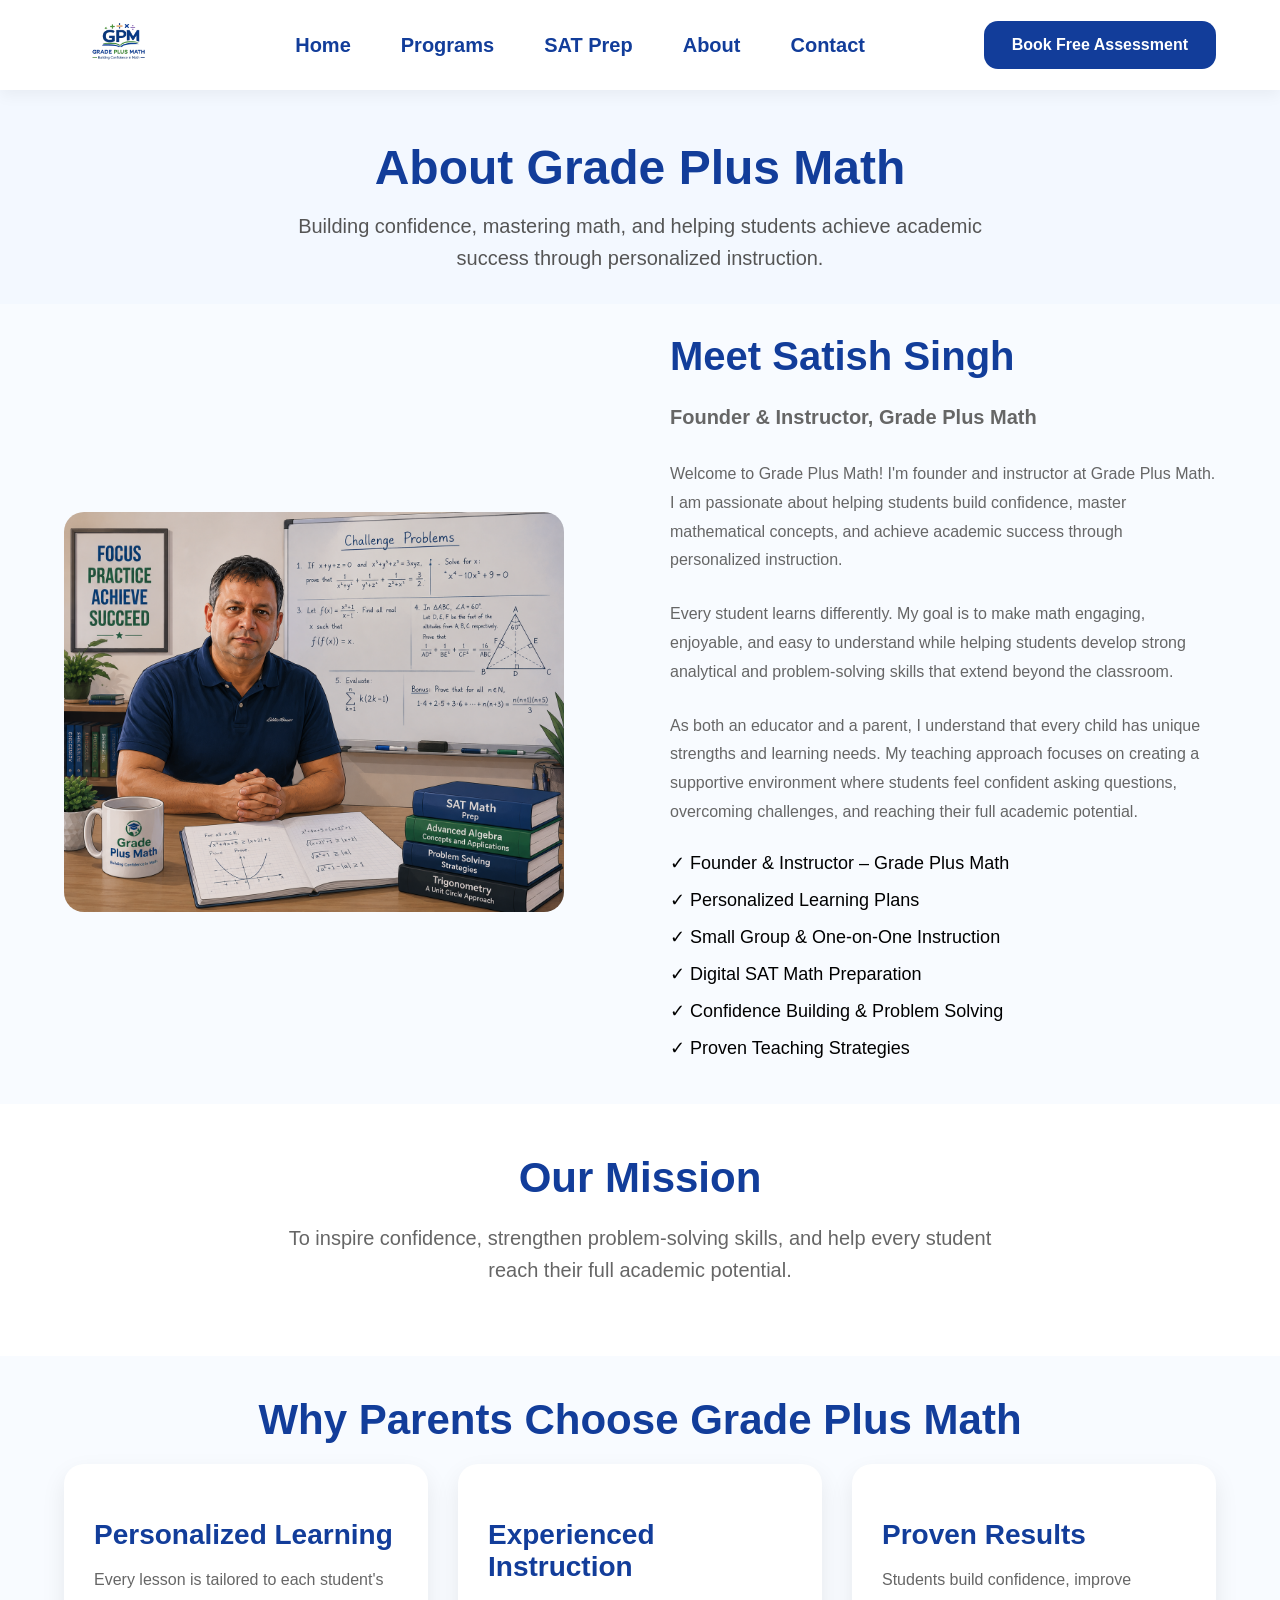
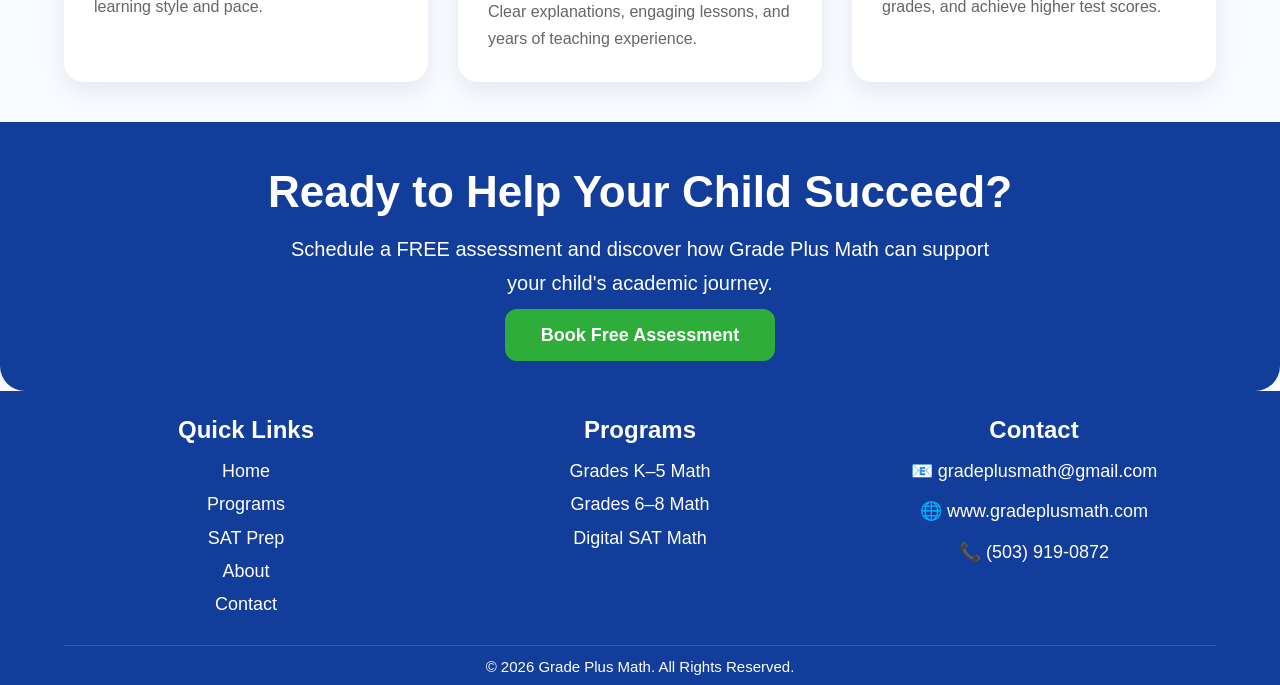
==== about.html @ 44e3e4f4 "Initial Grade Plus Math website" ====
<!DOCTYPE html>
<html lang="en">

<head>

    <meta charset="UTF-8">
    <meta name="viewport" content="width=device-width, initial-scale=1.0">

    <title>Grade Plus Math</title>

    <link rel="stylesheet" href="css/style.css">

</head>

<body>

    <!-- ===== HEADER START ===== -->
   <header>

    <div class="container">

        <div class="logo">
            <img src="images/logo.png" alt="Grade Plus Math Logo">
        </div>

        <nav>

    <ul class="nav-links">

        <li><a href="index.html">Home</a></li>

        <li><a href="programs.html">Programs</a></li>

        <li><a href="sat-prep.html">SAT Prep</a></li>

        <li><a href="about.html">About</a></li>

        <li><a href="contact.html">Contact</a></li>

    </ul>

</nav>

        <a href="#" class="btn">Book Free Assessment</a>

    </div>   <!-- ← THIS WAS MISSING -->

</header>
    <!-- ===== HEADER END ===== -->
<!-- ==========================
     ABOUT HERO
========================== -->

<section class="page-hero">

    <div class="container">

        <h1>About Grade Plus Math</h1>

        <p>
            Building confidence, mastering math, and helping students achieve
            academic success through personalized instruction.
        </p>

    </div>

</section>

<!-- ==========================
     ABOUT US
========================== -->

<section class="program-details">

    <div class="container program-row">

        <div class="program-image">

            <img src="images/about-teacher.png" alt="Grade Plus Math">

        </div>

       <div class="program-content">
        <h2>Meet Satish Singh</h2>

      <p class="designation">
        Founder & Instructor, Grade Plus Math
      </p>
    <p>
        Welcome to Grade Plus Math! I'm founder and instructor at Grade Plus Math.
        I am passionate about helping students build confidence, master mathematical concepts,
        and achieve academic success through personalized instruction.
    </p>

    <p>
        Every student learns differently. My goal is to make math engaging,
        enjoyable, and easy to understand while helping students develop
        strong analytical and problem-solving skills that extend beyond the classroom.
    </p>

    <p>
        As both an educator and a parent, I understand that every child has unique strengths
        and learning needs. My teaching approach focuses on creating a supportive environment
        where students feel confident asking questions, overcoming challenges,
        and reaching their full academic potential.
    </p>

    <ul>
        <li>✓ Founder & Instructor – Grade Plus Math</li>
        <li>✓ Personalized Learning Plans</li>
        <li>✓ Small Group & One-on-One Instruction</li>
        <li>✓ Digital SAT Math Preparation</li>
        <li>✓ Confidence Building & Problem Solving</li>
        <li>✓ Proven Teaching Strategies</li>
    </ul>

</div>
    </div>

</section>

<section class="why-us">

    <div class="container">

        <h2 class="section-title">
            Our Mission
        </h2>

        <p class="section-subtitle">
            To inspire confidence, strengthen problem-solving skills, and help
            every student reach their full academic potential.
        </p>

    </div>

</section>

<section class="programs">

    <div class="container">

        <h2 class="section-title">
            Why Parents Choose Grade Plus Math
        </h2>

        <div class="program-grid">

            <div class="program-card">
                <h3>Personalized Learning</h3>
                <p>Every lesson is tailored to each student's learning style and pace.</p>
            </div>

            <div class="program-card">
                <h3>Experienced Instruction</h3>
                <p>Clear explanations, engaging lessons, and years of teaching experience.</p>
            </div>

            <div class="program-card">
                <h3>Proven Results</h3>
                <p>Students build confidence, improve grades, and achieve higher test scores.</p>
            </div>

        </div>

    </div>

</section>



<section class="cta">

    <div class="container">

        <h2>Ready to Help Your Child Succeed?</h2>

        <p>
            Schedule a FREE assessment and discover how Grade Plus Math
            can support your child's academic journey.
        </p>

        <a href="contact.html#assessment-form" class="btn">
            Book Free Assessment
        </a>

    </div>

</section>

<footer class="footer">

    <div class="container">

        <div class="footer-grid">

            <!-- Quick Links -->
            <div class="footer-column">

                <h3>Quick Links</h3>

                <a href="index.html">Home</a>
                <a href="programs.html">Programs</a>
                <a href="sat-prep.html">SAT Prep</a>
                <a href="about.html">About</a>
                <a href="contact.html">Contact</a>

            </div>

            <!-- Programs -->
            <div class="footer-column">

                <h3>Programs</h3>

                <a href="programs.html#k5">Grades K–5 Math</a>
                <a href="programs.html#middle">Grades 6–8 Math</a>
                <a href="sat-prep.html">Digital SAT Math</a>

            </div>

            <!-- Contact -->
            <div class="footer-column">

                <h3>Contact</h3>

                <p>📧 gradeplusmath@gmail.com</p>
                <p>🌐 www.gradeplusmath.com</p>
                <p>📞 (503) 919-0872</p>

            </div>

        </div>

        <div class="footer-bottom">
            © 2026 Grade Plus Math. All Rights Reserved.
        </div>

    </div>

</footer>

</body>

</html>
---- css/style.css ----
/* Reset */

*{
    margin:0;
    padding:0;
    box-sizing:border-box;
}

body{

    font-family:'Poppins',sans-serif;
    background:#F8FBFF;

}

/* Container */

.container{

    width:90%;
    max-width:1300px;
    margin:auto;

}

/* Header */

header{

    background:white;
    height:90px;
    display:flex;
    align-items:center;
    box-shadow:0 5px 15px rgba(0,0,0,.05);
    position:sticky;
    top:0;
    z-index:1000;

}

/* Flex */

header .container{

    display:flex;
    justify-content:space-between;
    align-items:center;

}

/* Logo */

.logo{

    display:flex;

    align-items:center;

    gap:18px;

}

.logo img{
    height:75px;
    width:auto;
}

.logo h2{

    color:#123D9A;
    font-size:30px;

}

.logo span{

    color:#2EAD3A;

}

.logo p{

    color:#2EAD3A;
    font-size:14px;

}

/* Menu */

nav ul{

    display:flex;
    list-style:none;
    gap:50px;
    align-items:center;

}

nav a{
    color:#123D9A;
    text-decoration:none;
    font-size:20px;
    font-weight:600;
}

nav a:hover{

    color:#2EAD3A;

}

/* Button */

.btn{
    background:#123D9A;
    color:white;
    text-decoration:none;
    padding:15px 28px;
    border-radius:14px;
    font-weight:600;
    transition:.3s;
}

.btn:hover{
    background:#2EAD3A;
}

.btn-outline{
    display:inline-flex;
    align-items:center;
    gap:8px;
    color:#123D9A;
    text-decoration:none;
    font-size:20px;
    font-weight:700;
    transition:all .3s ease;
}

.btn-outline::after{
    content:"→";
    transition:transform .3s ease;
}

.btn-outline:hover{
    color:#2EAD3A;
}

.btn-outline:hover::after{
    transform:translateX(6px);
}
/* =========================
   HERO
========================= */

.hero{

    background:#F8FBFF;    
    padding:50px 0 30px;
}

.hero-container{

    display:flex;
    align-items:center;
    justify-content:space-between;
    gap:50px;

}

.hero-text{
    flex:0 0 42%;
}

.hero-image{
    flex:0 0 55%;
}

.hero-image img{

    width:100%;
    max-width:600px;
    height:auto;
    display:block;
    margin:0 auto;

}

.hero h1{
    font-size:44px;
    line-height:1.15;
    font-weight:700;
    color:#123D9A;
    margin-bottom:20px;
}

.hero p{
    font-size:20px;
    line-height:1.7;
    color:#555;
    max-width:480px;
    margin-bottom:35px;
}

.hero-link,
.hero-link:visited{

    color:#123D9A;
    text-decoration:none;
    font-size:22px;
    font-weight:700;

}

.hero-link:hover{

    color:#2EAD3A;

}

.hero-buttons{

    display:flex;
    gap:20px;

}

.btn,
.btn-outline{
    transition:all .3s ease;
}

.btn:hover{
    transform:translateY(-3px);
    box-shadow:0 10px 25px rgba(18,61,154,.25);
}

.btn-outline:hover{
    transform:translateY(-3px);
}

/* =========================
   PROGRAMS
========================= */

.programs{   
    
    padding:40px 0;
}

.section-title{

    text-align:center;

    font-size:42px;

    color:#123D9A;

    margin-bottom:20px;

}

.section-subtitle{

    text-align:center;
    max-width:750px;
    margin:0 auto 20px;
    font-size:20px;
    color:#666;
    line-height:1.6;

}

.program-grid{

    display:grid;

    grid-template-columns:repeat(3,1fr);

    gap:30px;

}

.program-card{

    background:white;

    border-radius:20px;

    padding:30px;

    box-shadow:0 10px 25px rgba(0,0,0,.08);

    transition:.3s;

}

.program-card:hover{

    transform:translateY(-10px);

}

.program-card img{

    width:100%;

    border-radius:15px;

}

.program-card h3{

    margin:25px 0 15px;

    color:#123D9A;

    font-size:28px;

}

.program-card p{

    color:#666;

    line-height:1.7;

}

.program-card a{

    display:inline-block;

    margin-top:25px;

    text-decoration:none;

    color:#123D9A;

    font-weight:bold;

}

/*==========================
WHY US
==========================*/

.why-us{

    padding:50px 0;
    background:white;

}

.why-grid{

    display:grid;
    grid-template-columns:repeat(4,1fr);
    gap:30px;

}

.why-card{

    text-align:center;
    padding:35px 25px;
    border-radius:20px;
    transition:.3s;
    background:#F8FBFF;

}

.why-card:hover{

    transform:translateY(-10px);
    box-shadow:0 15px 30px rgba(0,0,0,.08);

}

.why-card img{

    width:90px;
    margin-bottom:20px;

}

.why-card h3{

    color:#123D9A;
    margin-bottom:15px;

}

.why-card p{

    color:#666;
    line-height:1.7;

}

/*==========================
STATS
==========================*/

.stats{
    background:#F3F7FC;
    padding:70px 0;
}

.stats-grid{
    display:grid;
    grid-template-columns:repeat(4,1fr);
    gap:30px;
}

.stat-card{
    background:white;
    border-radius:20px;
    padding:35px 25px;
    text-align:center;
    box-shadow:0 10px 25px rgba(0,0,0,.08);
    transition:.3s;
}

.stat-card:hover{
    transform:translateY(-8px);
}

.icon{
    font-size:42px;
    margin-bottom:20px;
}

.stat-card h2{
    color:#123D9A;
    font-size:42px;
    margin-bottom:10px;
}

.stat-card h4{
    color:#123D9A;
    margin-bottom:10px;
}

.stat-card p{
    color:#666;
    line-height:1.6;
}

/*==========================
FOOTER
==========================*/

.footer{
    background:#123D9A;
    color:#fff;
    padding:25px 0 10px;
}

.footer-grid{
    display:grid;
    grid-template-columns:repeat(3,1fr);
    gap:30px;
    align-items:start;
}

.footer-column{
    text-align:center;
}

.footer-column h3{
    font-size:24px;
    margin-bottom:15px;
    color:#fff;
}

.footer-column a,
.footer-column p{
    display:block;
    color:#fff;
    text-decoration:none;
    margin-bottom:8px;
    font-size:18px;
    line-height:1.4;
}

.footer-column a:hover{
    color:#2EAD3A;    
}
.footer-column p{

    display:flex;
    justify-content:center;
    align-items:center;
    gap:10px;
    margin-bottom:15px;
    font-size:18px;

}

.footer-column p a{

    color:#fff;
    text-decoration:none;
    transition:.3s;

}

.footer-column p a:hover{

    color:#2EAD3A;
    text-decoration:underline;

}

.footer-bottom{
    border-top:1px solid rgba(255,255,255,.15);
    margin-top:20px;
    padding-top:12px;
    text-align:center;
    font-size:15px;
}
.footer{
    position: relative;
    z-index: 10;
}

/*==========================
PROGRAMS PAGE
==========================*/

.page-hero{

    background:#F3F8FF;
    text-align:center;
    padding:50px 0 30px;

}

.page-hero h1{

    font-size:48px;
    color:#123D9A;
    font-weight:700;
    margin-bottom:15px;

}

.page-hero p{

    max-width:700px;
    margin:0 auto;
    line-height:1.6;
    color:#555;
    font-size:20px;

}

.program-details{

    padding:30px 0 10px;

}

.program-row{

    display:flex;
    align-items:center;
    gap:60px;

}

.program-image{

    flex:1;

}

.program-image img{

    width:100%;
    max-width:500px;
    border-radius:20px;

}

.program-content{

    flex:1;

}

.program-content h2{

    color:#123D9A;
    font-size:40px;
    margin-bottom:20px;

}

.program-content p{

    color:#666;
    line-height:1.8;
    margin-bottom:25px;

}

.program-content ul{

    list-style:none;
    margin-bottom:35px;

}

.program-content li{

    margin-bottom:15px;
    font-size:18px;

}

/*==========================
CALL TO ACTION
==========================*/

.cta{
    background:#123D9A;
    color:#fff;
    text-align:center;
    padding:45px 20px;
    border-bottom-left-radius:25px;
    border-bottom-right-radius:25px;
}

.cta h2{

    font-size:44px;
    margin-bottom:15px;

}

.cta p{

    font-size:20px;
    max-width:700px;
    margin:0 auto 25px;
    line-height:1.7;

}

.cta .btn{

    background:#2EAD3A;
    color:#fff;
    padding:16px 36px;
    font-size:18px;    
    text-decoration:none;
    transition:0.3s;   
    border-radius:12px;
    font-weight:600;

}

.cta .btn:hover{

    background:#269631;

}

/*========================================
  SAT COURSE SECTION
========================================*/

.sat-course{
     padding: 20px 0 0;
    background: #F8FBFF;
}

.course-grid{
    display: grid;
    grid-template-columns: repeat(auto-fit, minmax(250px, 1fr));
    gap: 30px;
    margin-top: 25px;
}

.course-card{
    background: #ffffff;
    padding: 30px;
    border-radius: 15px;
    box-shadow: 0 10px 25px rgba(0,0,0,0.08);
    transition: 0.3s ease;
}

.course-card:hover{
    transform: translateY(-8px);
    box-shadow: 0 15px 35px rgba(0,0,0,0.12);
}

.course-card h3{
    color: #123D9A;
    margin-bottom: 20px;
    font-size: 22px;
}

.course-card ul{
    list-style: none;
    padding: 0;
    margin: 0;
}

.course-card li{
    margin-bottom: 12px;
    color: #555;
    line-height: 1.6;
}

.price{
    color: #2EAD3A;
    font-size: 28px;
    font-weight: 700;
}

.course-card .btn{
    margin-top: 20px;
    display: inline-block;
}

/*========================================
  MOBILE RESPONSIVE
========================================*/

@media (max-width:768px){

    .course-grid{
        grid-template-columns: 1fr;
    }

    .course-card{
        padding: 25px;
    }

}

/*========================================
  ABOUT PAGE
========================================*/

.about-mission{

    background:#ffffff;
    padding:70px 0;
    text-align:center;

}

.about-mission h2{

    color:#123D9A;
    font-size:42px;
    margin-bottom:20px;

}

.about-mission p{

    max-width:800px;
    margin:0 auto;
    font-size:20px;
    color:#555;
    line-height:1.8;

}

/* Meet the Instructor */

.about-image img{

    width:100%;
    max-width:450px;
    border-radius:20px;
    box-shadow:0 10px 25px rgba(0,0,0,.1);

}

/* Values Section */

.values-grid{

    display:grid;
    grid-template-columns:repeat(3,1fr);
    gap:30px;
    margin-top:40px;

}

.value-card{

    background:#ffffff;
    padding:30px;
    border-radius:20px;
    box-shadow:0 10px 25px rgba(0,0,0,.08);
    transition:.3s;

}

.value-card:hover{

    transform:translateY(-8px);

}

.value-card h3{

    color:#123D9A;
    margin-bottom:15px;
    font-size:24px;

}

.value-card p{

    color:#666;
    line-height:1.7;

}

/* Mobile */

@media (max-width:768px){

    .values-grid{

        grid-template-columns:1fr;

    }

}

.designation{

    color:#2EAD3A;
    font-size:20px;
    font-weight:600;
    margin-bottom:25px;

}

/*========================================
  CONTACT PAGE
========================================*/

.contact-section{

    padding:70px 0;

}

.contact-grid{

    display:grid;
    grid-template-columns:1fr 1fr;
    gap:60px;
    align-items:start;

}

.contact-info h2,
.contact-form h2{

    color:#123D9A;
    margin-bottom:20px;
    font-size:36px;

}

.contact-info p{

    color:#555;
    line-height:1.8;
    margin-bottom:30px;

}

.contact-item{

    background:#fff;
    padding:20px;
    margin-bottom:20px;
    border-radius:15px;
    box-shadow:0 8px 20px rgba(0,0,0,.06);
    line-height:1.8;

}

.contact-form{

    background:#fff;
    padding:35px;
    border-radius:20px;
    box-shadow:0 10px 30px rgba(0,0,0,.08);

}

.contact-form input,
.contact-form textarea{

    width:100%;
    padding:15px;
    margin-bottom:18px;
    border:1px solid #ddd;
    border-radius:10px;
    font-size:16px;

}

.contact-form textarea{

    resize:vertical;

}

.contact-form button{

    border:none;
    cursor:pointer;

}

.map-section{

    padding:0 0 70px;

}

@media(max-width:768px){

    .contact-grid{

        grid-template-columns:1fr;

    }

}
.contact-item a{

    color:#123D9A;
    text-decoration:none;
    font-weight:600;
    transition:0.3s;

}

.contact-item a:hover{

    color:#2EAD3A;
    text-decoration:underline;

}

/* Contact Form Subtitle */
.form-subtitle{

    color:#555;
    line-height:1.6;
    margin-bottom:25px;

}

/* Program Dropdown */
.contact-form select{

    width:100%;
    padding:15px;
    margin-bottom:18px;
    border:1px solid #ddd;
    border-radius:10px;
    font-size:16px;
    font-family:inherit;
    background:#fff;
    box-sizing:border-box;
    height:55px;

}

/* Input Focus Effect */
.contact-form input:focus,
.contact-form select:focus,
.contact-form textarea:focus{

    outline:none;
    border-color:#123D9A;
    box-shadow:0 0 0 3px rgba(18,61,154,.15);

}

/* Full-width Button */
.contact-form .btn{

    width:100%;
    margin-top:10px;

}
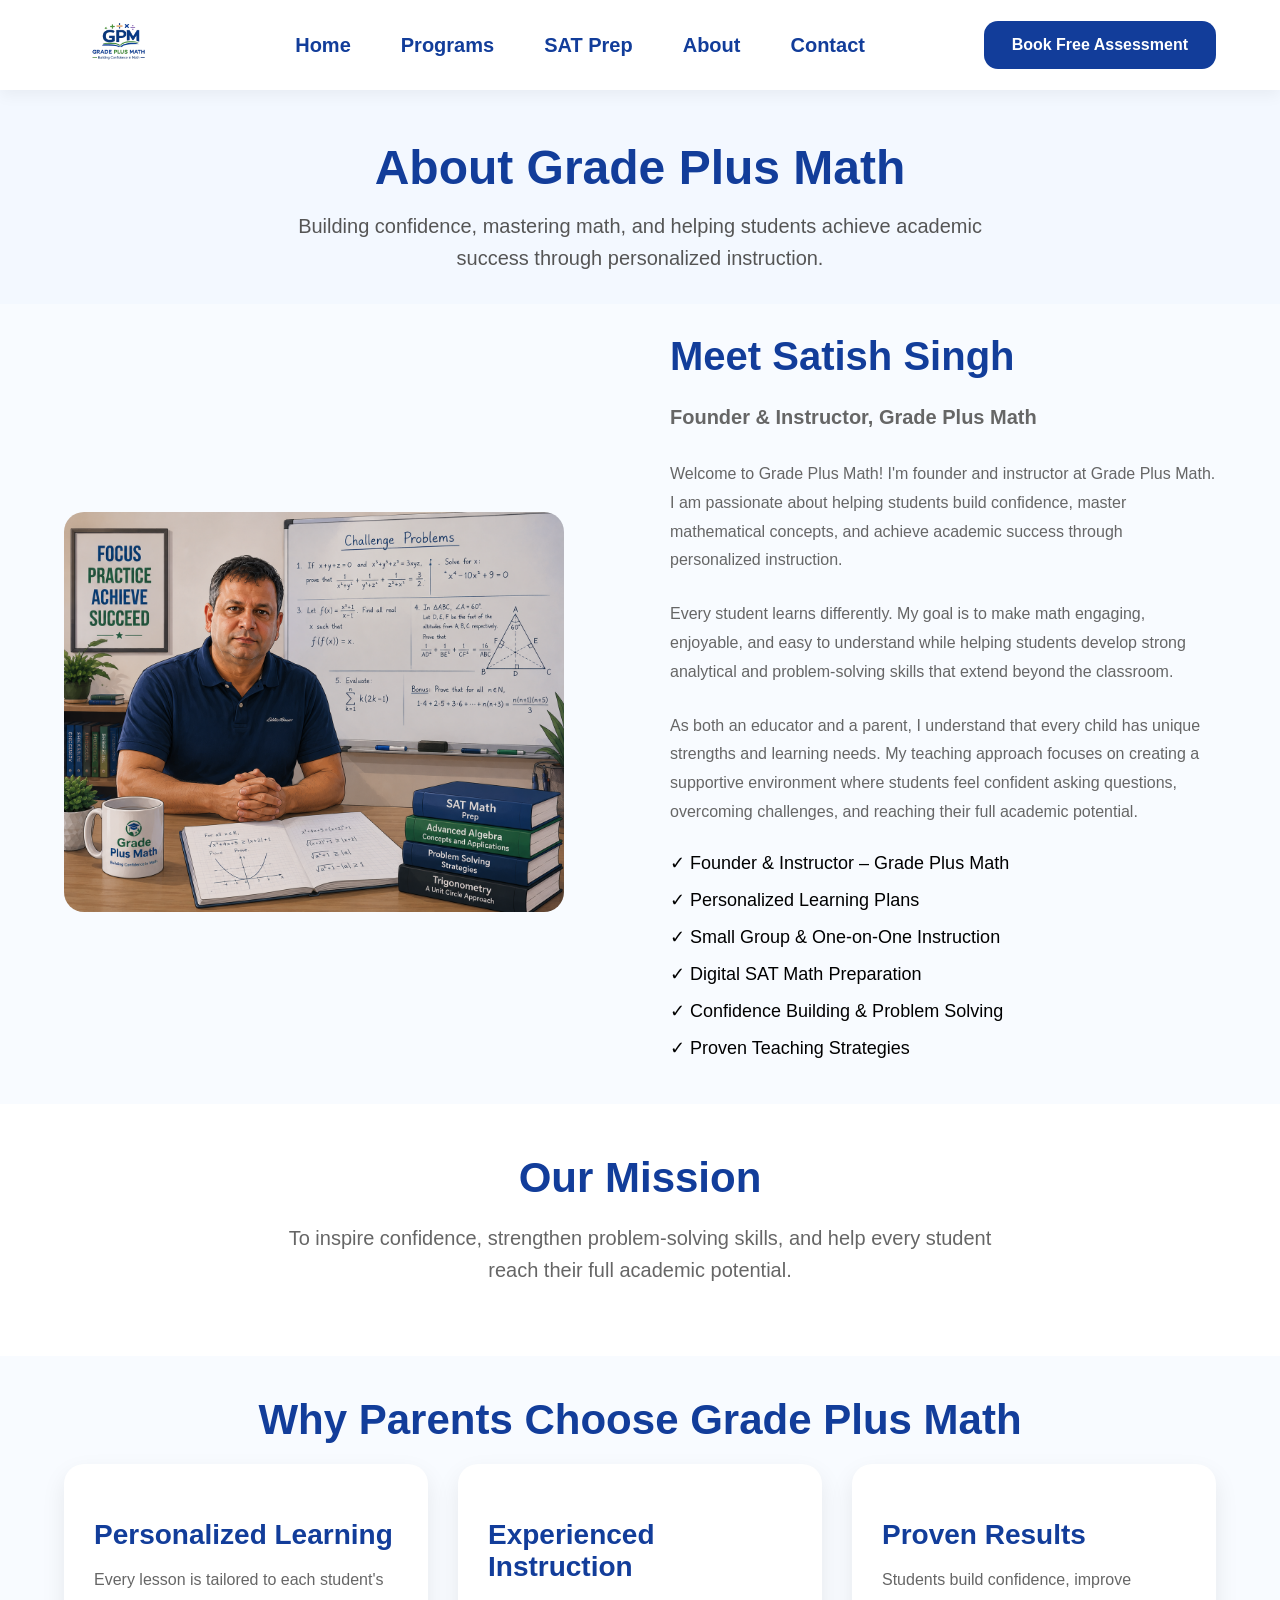
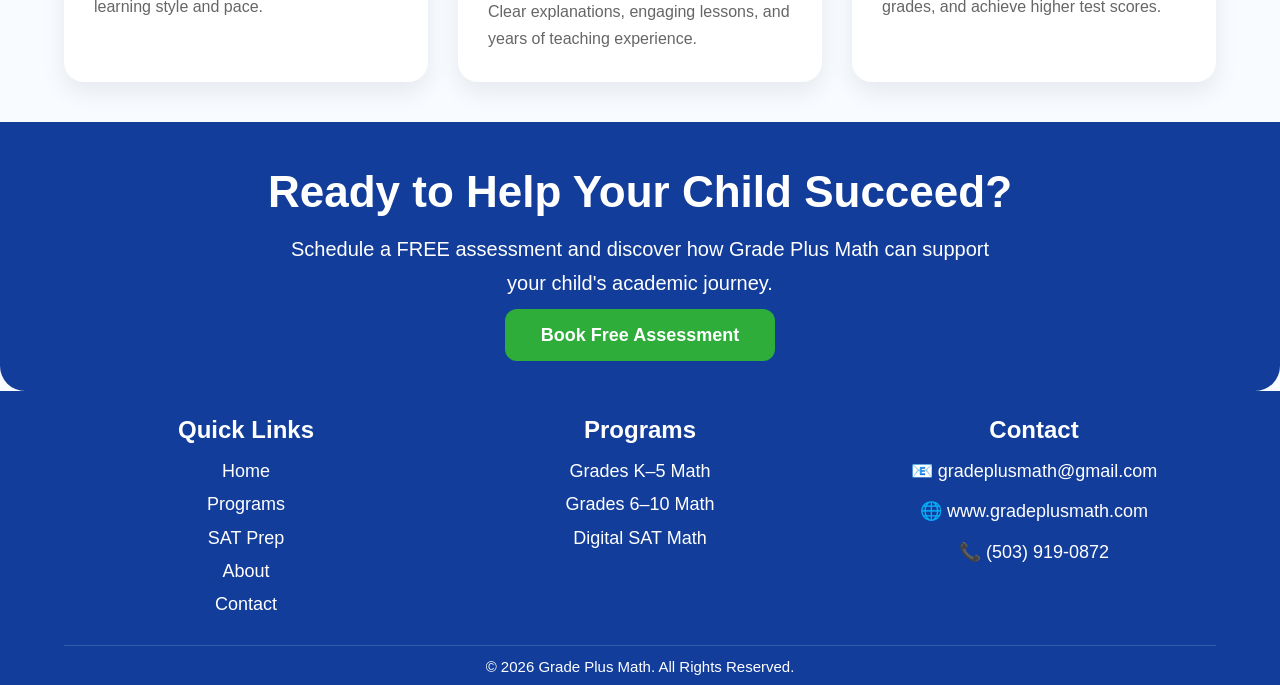
==== commit e9078c07: "Updated website" ====
--- a/about.html
+++ b/about.html
@@ -213,7 +213,7 @@
                 <h3>Programs</h3>
 
                 <a href="programs.html#k5">Grades K–5 Math</a>
-                <a href="programs.html#middle">Grades 6–8 Math</a>
+                <a href="programs.html#middle">Grades 6–10 Math</a>
                 <a href="sat-prep.html">Digital SAT Math</a>
 
             </div>
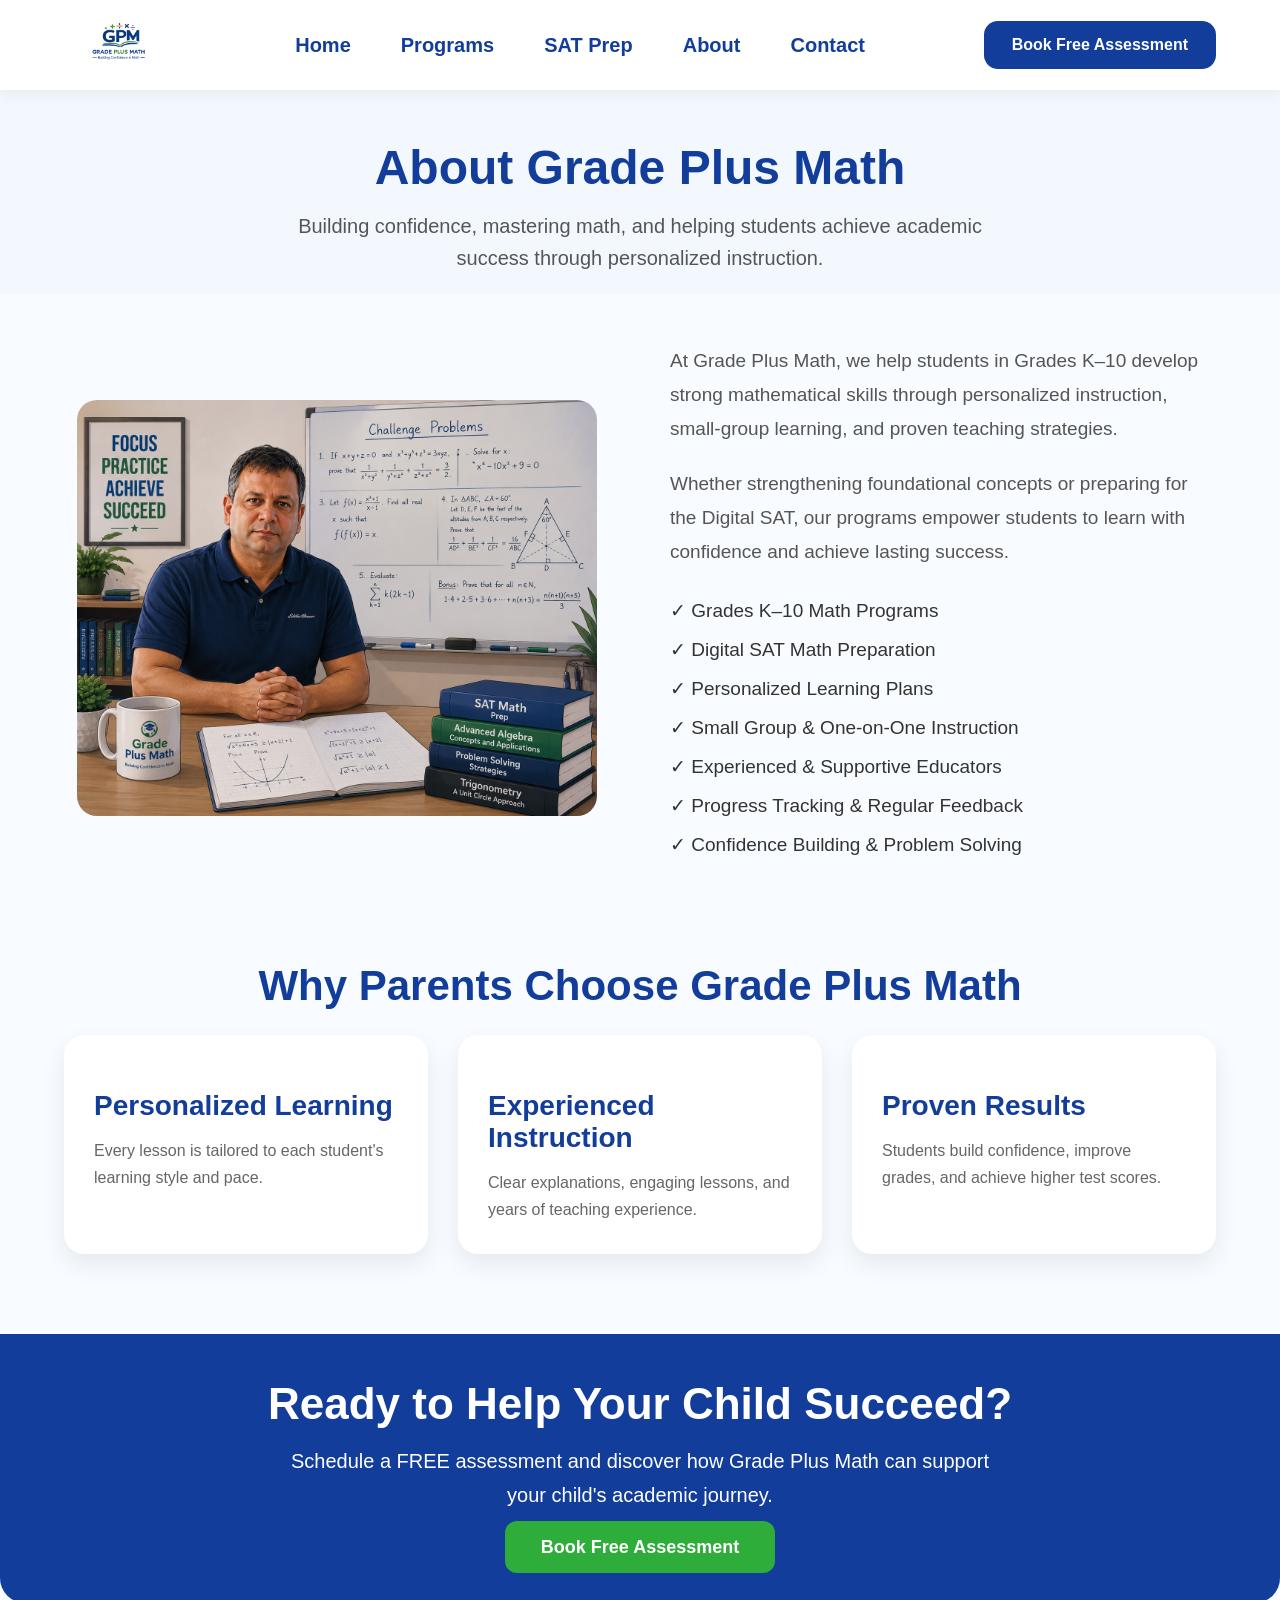
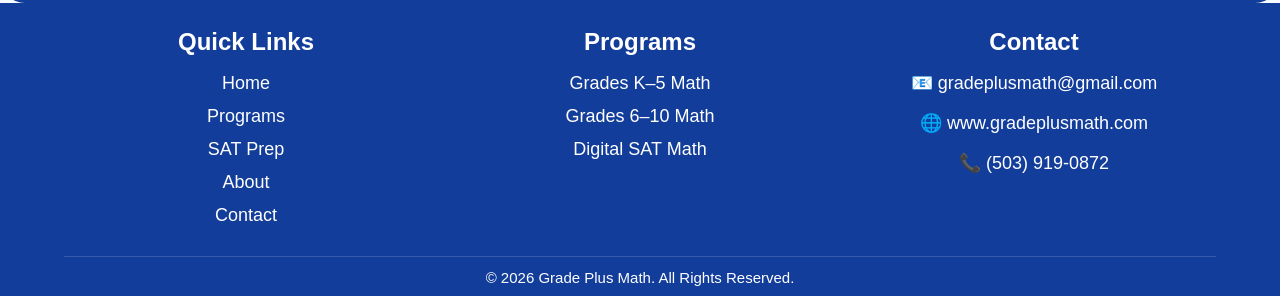
==== commit 5aed0547: "Updated homepage, about page, testimonials, and SAT section" ====
--- a/about.html
+++ b/about.html
@@ -74,68 +74,40 @@
 
     <div class="container program-row">
 
+        <!-- Left Image -->
         <div class="program-image">
-
             <img src="images/about-teacher.png" alt="Grade Plus Math">
-
-        </div>
-
-       <div class="program-content">
-        <h2>Meet Satish Singh</h2>
-
-      <p class="designation">
-        Founder & Instructor, Grade Plus Math
-      </p>
+        </div>
+
+        <div class="about-content">   
+    
     <p>
-        Welcome to Grade Plus Math! I'm founder and instructor at Grade Plus Math.
-        I am passionate about helping students build confidence, master mathematical concepts,
-        and achieve academic success through personalized instruction.
+        At Grade Plus Math, we help students in Grades K–10 develop
+        strong mathematical skills through personalized instruction,
+        small-group learning, and proven teaching strategies.
     </p>
 
     <p>
-        Every student learns differently. My goal is to make math engaging,
-        enjoyable, and easy to understand while helping students develop
-        strong analytical and problem-solving skills that extend beyond the classroom.
+        Whether strengthening foundational concepts or preparing
+        for the Digital SAT, our programs empower students to
+        learn with confidence and achieve lasting success.
     </p>
 
-    <p>
-        As both an educator and a parent, I understand that every child has unique strengths
-        and learning needs. My teaching approach focuses on creating a supportive environment
-        where students feel confident asking questions, overcoming challenges,
-        and reaching their full academic potential.
-    </p>
-
-    <ul>
-        <li>✓ Founder & Instructor – Grade Plus Math</li>
+    <ul class="about-list">
+        <li>✓ Grades K–10 Math Programs</li>
+        <li>✓ Digital SAT Math Preparation</li>
         <li>✓ Personalized Learning Plans</li>
         <li>✓ Small Group & One-on-One Instruction</li>
-        <li>✓ Digital SAT Math Preparation</li>
+        <li>✓ Experienced & Supportive Educators</li>
+        <li>✓ Progress Tracking & Regular Feedback</li>
         <li>✓ Confidence Building & Problem Solving</li>
-        <li>✓ Proven Teaching Strategies</li>
     </ul>
 
 </div>
-    </div>
-
-</section>
-
-<section class="why-us">
-
-    <div class="container">
-
-        <h2 class="section-title">
-            Our Mission
-        </h2>
-
-        <p class="section-subtitle">
-            To inspire confidence, strengthen problem-solving skills, and help
-            every student reach their full academic potential.
-        </p>
-
-    </div>
-
-</section>
-
+
+
+
+</section>
 <section class="programs">
 
     <div class="container">
--- a/css/style.css
+++ b/css/style.css
@@ -242,20 +242,17 @@
    PROGRAMS
 ========================= */
 
-.programs{   
-    
-    padding:40px 0;
+.programs{
+    padding: 20px 0 80px;
 }
 
 .section-title{
 
     text-align:center;
-
     font-size:42px;
-
-    color:#123D9A;
-
-    margin-bottom:20px;
+    color:#123D9A;
+     margin-top: 0;
+    margin-bottom: 25px;
 
 }
 
@@ -532,7 +529,7 @@
 
     background:#F3F8FF;
     text-align:center;
-    padding:50px 0 30px;
+    padding:50px 0 20px;
 
 }
 
@@ -556,31 +553,25 @@
 }
 
 .program-details{
-
-    padding:30px 0 10px;
-
+     padding: 20px 0 0;
 }
 
 .program-row{
-
-    display:flex;
-    align-items:center;
-    gap:60px;
-
+    display: flex;
+    align-items: flex-start;
+    gap: 70px;
+    margin-top: -40px;   /* moves section upward */
 }
 
 .program-image{
-
-    flex:1;
-
+    flex:1.2;
 }
 
 .program-image img{
-
     width:100%;
-    max-width:500px;
+    max-width:700px;
     border-radius:20px;
-
+    display:block;
 }
 
 .program-content{
@@ -741,108 +732,80 @@
 
 }
 
-/*========================================
-  ABOUT PAGE
-========================================*/
-
-.about-mission{
-
-    background:#ffffff;
+/* ==========================
+   ABOUT PAGE
+========================== */
+
+.program-row{
+    display:flex;
+    align-items:center;
+    gap:60px;
     padding:70px 0;
-    text-align:center;
-
-}
-
-.about-mission h2{
-
-    color:#123D9A;
-    font-size:42px;
+}
+
+.program-image{
+    flex:1;
+}
+
+.program-image img{
+    width:100%;
+    max-width:520px;
+    border-radius:20px;
+    display:block;
+    margin:auto;
+}
+
+.about-content{
+    flex:1;
+}
+
+.about-content h2{
+    font-size:46px;
+    color:#173f9d;
+    margin-bottom:15px;
+}
+
+.about-content h3{
+    font-size:28px;
+    color:#333;
+    margin-bottom:25px;
+}
+
+.about-content p{
+    font-size:19px;
+    line-height:1.8;
+    color:#555;
     margin-bottom:20px;
-
-}
-
-.about-mission p{
-
-    max-width:800px;
-    margin:0 auto;
-    font-size:20px;
-    color:#555;
-    line-height:1.8;
-
-}
-
-/* Meet the Instructor */
-
-.about-image img{
-
-    width:100%;
-    max-width:450px;
-    border-radius:20px;
-    box-shadow:0 10px 25px rgba(0,0,0,.1);
-
-}
-
-/* Values Section */
-
-.values-grid{
-
-    display:grid;
-    grid-template-columns:repeat(3,1fr);
-    gap:30px;
-    margin-top:40px;
-
-}
-
-.value-card{
-
-    background:#ffffff;
-    padding:30px;
-    border-radius:20px;
-    box-shadow:0 10px 25px rgba(0,0,0,.08);
-    transition:.3s;
-
-}
-
-.value-card:hover{
-
-    transform:translateY(-8px);
-
-}
-
-.value-card h3{
-
-    color:#123D9A;
-    margin-bottom:15px;
-    font-size:24px;
-
-}
-
-.value-card p{
-
-    color:#666;
-    line-height:1.7;
-
+}
+
+.about-list{
+    list-style:none;
+    padding:0;
+    margin-top:30px;
+}
+
+.about-list li{
+    font-size:19px;
+    margin-bottom:16px;
+    color:#333;
 }
 
 /* Mobile */
-
-@media (max-width:768px){
-
-    .values-grid{
-
-        grid-template-columns:1fr;
-
+@media(max-width:900px){
+
+    .program-row{
+        flex-direction:column;
+        text-align:center;
     }
 
-}
-
-.designation{
-
-    color:#2EAD3A;
-    font-size:20px;
-    font-weight:600;
-    margin-bottom:25px;
-
+    .program-image img{
+        max-width:400px;
+    }
+
+    .about-list{
+        text-align:left;
+        display:inline-block;
+    }
 }
 
 /*========================================
@@ -999,4 +962,76 @@
     width:100%;
     margin-top:10px;
 
+}
+.sat-demo{
+    text-align:center;
+    margin:30px 0 40px;
+}
+
+.sat-demo-btn{
+    display:inline-block;
+    background:#1f4aa8;
+    color:#fff;
+    text-decoration:none;
+    padding:16px 34px;
+    border-radius:50px;
+    font-size:20px;
+    font-weight:700;
+    transition:0.3s ease;
+    box-shadow:0 8px 20px rgba(31,74,168,.25);
+}
+
+.sat-demo-btn:hover{
+    background:#163a84;
+    transform:translateY(-3px);
+    box-shadow:0 12px 25px rgba(31,74,168,.35);
+}
+
+/* ==========================
+   TESTIMONIALS
+========================== */
+
+.testimonials{
+    padding:80px 0;
+    background:#ffffff;
+}
+
+.testimonial-grid{
+    display:grid;
+    grid-template-columns:repeat(3,1fr);
+    gap:30px;
+    margin-top:45px;
+}
+
+.testimonial-card{
+    background:#f8fbff;
+    border-radius:18px;
+    padding:35px;
+    text-align:center;
+    box-shadow:0 8px 20px rgba(0,0,0,.08);
+    transition:.3s;
+}
+
+.testimonial-card:hover{
+    transform:translateY(-8px);
+}
+
+.stars{
+    font-size:28px;
+    color:#f4b400;
+    margin-bottom:20px;
+}
+
+.testimonial-card p{
+    font-size:18px;
+    line-height:1.8;
+    color:#555;
+    font-style:italic;
+    margin-bottom:25px;
+}
+
+.testimonial-card h4{
+    color:#1d4aa8;
+    font-size:18px;
+    font-weight:700;
 }
